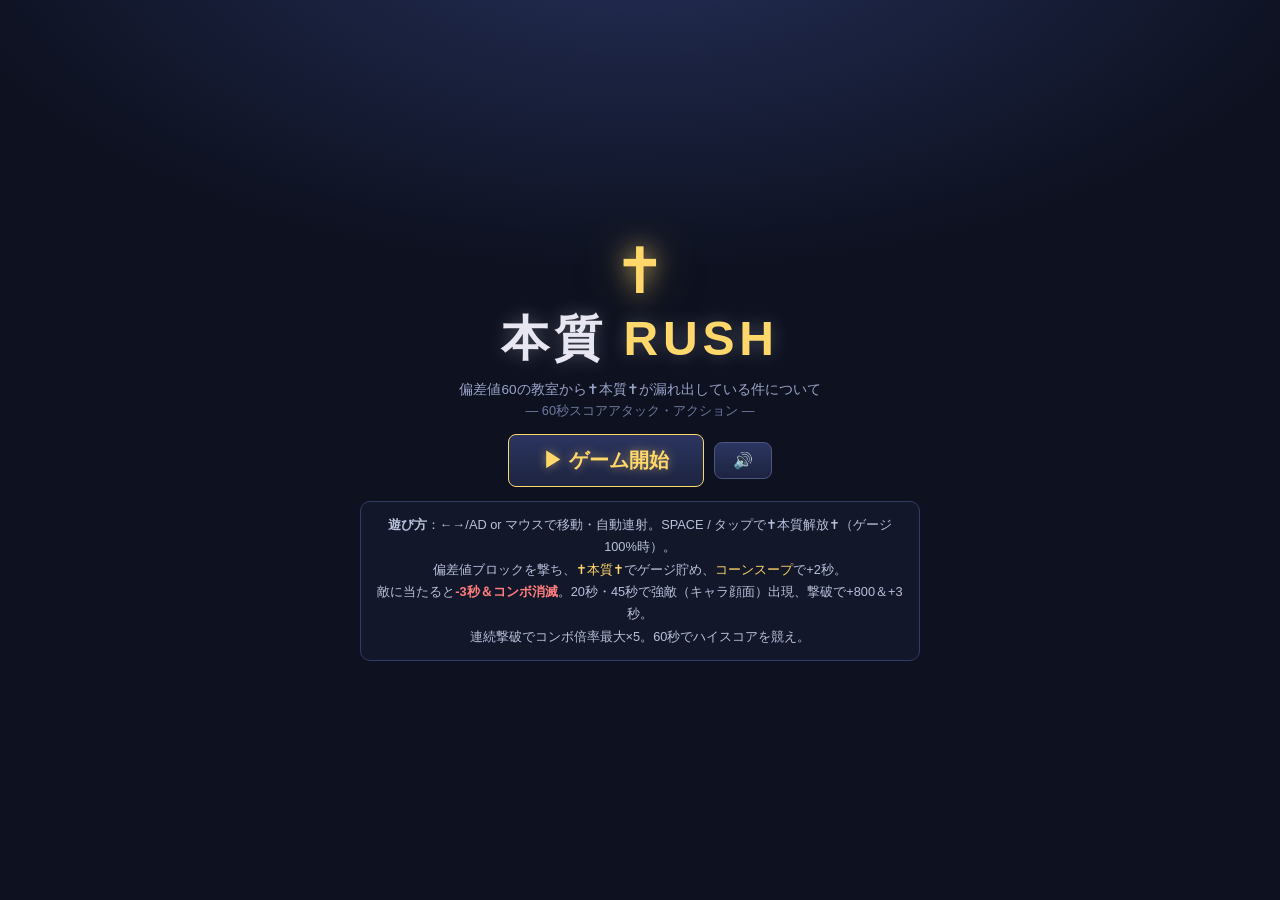
==== game/index.html @ 55ec6f04 "Add ✝本質 RUSH: 60s score-attack arcade game using repo character art - Canvas shooter: 14 playable ch" ====
<!DOCTYPE html>
<html lang="ja">
<head>
<meta charset="utf-8">
<meta name="viewport" content="width=device-width, initial-scale=1, user-scalable=no">
<title>✝本質✝ RUSH — 偏差値60の教室から</title>
<link rel="stylesheet" href="style.css">
</head>
<body>

<div id="screen-title" class="screen">
  <div class="logo">
    <div class="cross">✝</div>
    <h1>本質<span class="rush">RUSH</span></h1>
    <p class="sub">偏差値60の教室から✝本質✝が漏れ出している件について</p>
    <p class="sub2">— 60秒スコアアタック・アクション —</p>
  </div>
  <div class="menu">
    <button id="btn-start" class="big">▶ ゲーム開始</button>
    <button id="btn-mute">🔊</button>
  </div>
  <div class="howto">
    <p><b>遊び方</b>：←→/AD or マウスで移動・自動連射。SPACE / タップで✝本質解放✝（ゲージ100%時）。</p>
    <p>偏差値ブロックを撃ち、<span class="gold">✝本質✝</span>でゲージ貯め、<span class="gold">コーンスープ</span>で+2秒。</p>
    <p>敵に当たると<b class="red">-3秒＆コンボ消滅</b>。20秒・45秒で強敵（キャラ顔面）出現、撃破で+800＆+3秒。</p>
    <p>連続撃破でコンボ倍率最大×5。60秒でハイスコアを競え。</p>
  </div>
</div>

<div id="screen-select" class="screen" style="display:none">
  <h2 class="shead">キャラクター選択</h2>
  <div id="cards" class="cards"></div>
  <div class="bar">
    <button id="btn-back">← 戻る</button>
    <button id="diff">難易度：通常</button>
    <button id="btn-play" class="big">出撃 ✝</button>
  </div>
  <div class="rankbox small">
    <h3>ハイスコア</h3>
    <ol id="ranklist-sel"></ol>
  </div>
</div>

<div id="screen-game" class="screen" style="display:none">
  <div class="gamewrap">
    <div class="hud">
      <div class="hud-left">
        <div class="score"><span>SCORE</span><b id="hud-score">0</b></div>
        <div id="hud-combo" class="combo"></div>
      </div>
      <div class="hud-right">
        <div class="time"><span>TIME</span><b id="hud-time">60.0</b></div>
        <button id="pausebtn">⏸</button>
      </div>
    </div>
    <canvas id="cv" width="480" height="640"></canvas>
    <div id="hud-special" class="special">本質ゲージ 0%</div>
    <div class="gaugebar"><div id="hud-gauge"></div></div>
  </div>
</div>

<div id="screen-result" class="screen" style="display:none">
  <h2 class="shead">— 時間切れ —</h2>
  <div class="result">
    <div class="rs-label">SCORE</div>
    <div id="res-score" class="rs-score">0</div>
    <div class="rs-grid">
      <div><span>撃破数</span><b id="res-kills">0</b></div>
      <div><span>最大コンボ</span><b id="res-combo">×1</b></div>
      <div><span>ランキング</span><b id="res-rank">-</b></div>
    </div>
  </div>
  <div class="rankbox">
    <h3>ハイスコア</h3>
    <ol id="ranklist"></ol>
  </div>
  <div class="bar">
    <button id="btn-reselect">キャラ変更</button>
    <button id="btn-retry" class="big">もう一度 ✝</button>
  </div>
</div>

<script src="logic.js"></script>
<script src="main.js"></script>
</body>
</html>
---- game/style.css ----
* { margin: 0; padding: 0; box-sizing: border-box; -webkit-tap-highlight-color: transparent; }
html, body { height: 100%; }
body {
  background: #0d1120 radial-gradient(1200px 600px at 50% -10%, #26305a 0%, #0d1120 60%);
  color: #e8e6f0;
  font-family: 'Hiragino Kaku Gothic ProN', 'Noto Sans JP', 'Yu Gothic', sans-serif;
  overflow: hidden;
}
.screen {
  position: absolute; inset: 0;
  display: flex; flex-direction: column; align-items: center; justify-content: center;
  gap: 14px; padding: 16px; overflow-y: auto;
}
button {
  font: inherit; cursor: pointer; border: 1px solid #4a5580; color: #e8e6f0;
  background: linear-gradient(180deg, #2b3560, #1d2440); border-radius: 8px;
  padding: 8px 18px; transition: transform .08s, box-shadow .12s;
}
button:hover { box-shadow: 0 0 12px rgba(255, 215, 106, .35); transform: translateY(-1px); }
button.big {
  font-size: 1.25rem; font-weight: 700; padding: 12px 34px;
  border-color: #ffd76a; color: #ffd76a;
  text-shadow: 0 0 10px rgba(255, 215, 106, .5);
}
button.hard { border-color: #ff7d7d; color: #ff9d9d; }

/* ---------- title ---------- */
.logo { text-align: center; }
.logo .cross {
  font-size: 4rem; color: #ffd76a; line-height: 1;
  text-shadow: 0 0 24px rgba(255, 215, 106, .8), 0 0 60px rgba(255, 215, 106, .4);
  animation: pulse 2.2s ease-in-out infinite;
}
@keyframes pulse { 50% { transform: scale(1.12); } }
.logo h1 {
  font-size: 3rem; letter-spacing: .1em; margin-top: 4px;
  text-shadow: 0 0 18px rgba(255, 255, 255, .25);
}
.logo h1 .rush { color: #ffd76a; margin-left: .35em; }
.sub { color: #9aa4c8; margin-top: 10px; font-size: .85rem; }
.sub2 { color: #6f7aa0; font-size: .8rem; margin-top: 4px; }
.menu { display: flex; gap: 10px; align-items: center; }
.howto {
  max-width: 560px; font-size: .8rem; line-height: 1.75; color: #b9c0da;
  background: rgba(20, 26, 46, .75); border: 1px solid #333d63; border-radius: 10px;
  padding: 12px 16px; text-align: center;
}
.howto .gold { color: #ffd76a; } .howto .red { color: #ff7d7d; }

/* ---------- select ---------- */
.shead { font-size: 1.3rem; letter-spacing: .2em; color: #ffd76a; }
.cards {
  display: grid; grid-template-columns: repeat(auto-fill, minmax(120px, 1fr));
  gap: 10px; width: min(760px, 96vw); max-height: 52vh; overflow-y: auto; padding: 4px;
}
.card {
  background: rgba(24, 30, 54, .85); border: 2px solid #333d63; border-radius: 10px;
  padding: 8px 6px; text-align: center; cursor: pointer; transition: border-color .1s, transform .1s;
}
.card:hover { transform: translateY(-2px); }
.card.sel { border-color: #ffd76a; box-shadow: 0 0 14px rgba(255, 215, 106, .35); }
.card img { height: 96px; object-fit: contain; filter: drop-shadow(0 4px 8px rgba(0,0,0,.5)); }
.card .cname { font-weight: 700; margin-top: 4px; }
.card .ctitle { font-size: .62rem; color: #9aa4c8; margin: 2px 0 6px; min-height: 2.2em; }
.card .stats { display: grid; grid-template-columns: 1fr 1fr; gap: 1px 6px; font-size: .6rem; }
.card .st i { font-style: normal; color: #ffd76a; margin-right: 3px; }
.card .st b { color: #b9c0da; letter-spacing: -1px; }
.bar { display: flex; gap: 10px; align-items: center; }

/* ---------- ranking ---------- */
.rankbox { width: min(560px, 94vw); background: rgba(20,26,46,.7); border: 1px solid #333d63; border-radius: 10px; padding: 10px 14px; }
.rankbox.small { max-height: 18vh; overflow-y: auto; }
.rankbox h3 { font-size: .8rem; color: #9aa4c8; letter-spacing: .2em; margin-bottom: 6px; text-align: center; }
.rankbox ol { list-style: none; font-size: .8rem; }
.rankbox li { display: flex; gap: 10px; padding: 3px 4px; border-bottom: 1px dashed #2a3355; }
.rankbox li.empty { justify-content: center; color: #6f7aa0; border: none; }
.rankbox .rk { width: 1.4em; color: #ffd76a; font-weight: 700; }
.rankbox .rn { flex: 1; }
.rankbox .rd { color: #9aa4c8; font-size: .7rem; }
.rankbox .rs { font-weight: 700; color: #fff; }

/* ---------- game ---------- */
.gamewrap { display: flex; flex-direction: column; align-items: center; gap: 6px; }
.hud { width: min(480px, 96vw, calc(74vh * 0.75)); display: flex; justify-content: space-between; align-items: flex-end; }
.hud .score span, .hud .time span { font-size: .6rem; color: #9aa4c8; letter-spacing: .2em; display: block; }
.hud .score b { font-size: 1.5rem; color: #ffd76a; font-variant-numeric: tabular-nums; }
.hud .time b { font-size: 1.5rem; color: #fff; font-variant-numeric: tabular-nums; }
.hud .time b.danger { color: #ff7d7d; animation: blink .5s steps(2) infinite; }
@keyframes blink { 50% { opacity: .35; } }
.hud-right { display: flex; align-items: center; gap: 8px; }
.hud-right button { padding: 4px 10px; }
.combo { color: #9fe3ff; font-weight: 700; font-size: .85rem; min-height: 1.2em; text-shadow: 0 0 8px rgba(159,227,255,.5); }
#cv {
  width: min(480px, 96vw, calc(74vh * 0.75)); aspect-ratio: 480/640;
  border: 2px solid #333d63; border-radius: 8px; background: #141a2e;
  touch-action: none; cursor: crosshair;
}
.special { font-size: .72rem; color: #9aa4c8; letter-spacing: .1em; }
.special.ready { color: #ffd76a; font-weight: 700; animation: blink .6s steps(2) infinite; text-shadow: 0 0 10px rgba(255,215,106,.7); }
.gaugebar { width: min(480px, 96vw, calc(74vh * 0.75)); height: 6px; background: #1d2440; border-radius: 3px; overflow: hidden; }
#hud-gauge { height: 100%; width: 0; background: linear-gradient(90deg, #b98a2e, #ffd76a); transition: width .1s; }

/* ---------- result ---------- */
.result { text-align: center; }
.rs-label { font-size: .7rem; color: #9aa4c8; letter-spacing: .3em; }
.rs-score { font-size: 3rem; color: #ffd76a; font-weight: 800; text-shadow: 0 0 24px rgba(255,215,106,.5); }
.rs-grid { display: flex; gap: 26px; justify-content: center; margin-top: 10px; }
.rs-grid span { display: block; font-size: .68rem; color: #9aa4c8; }
.rs-grid b { font-size: 1.05rem; }
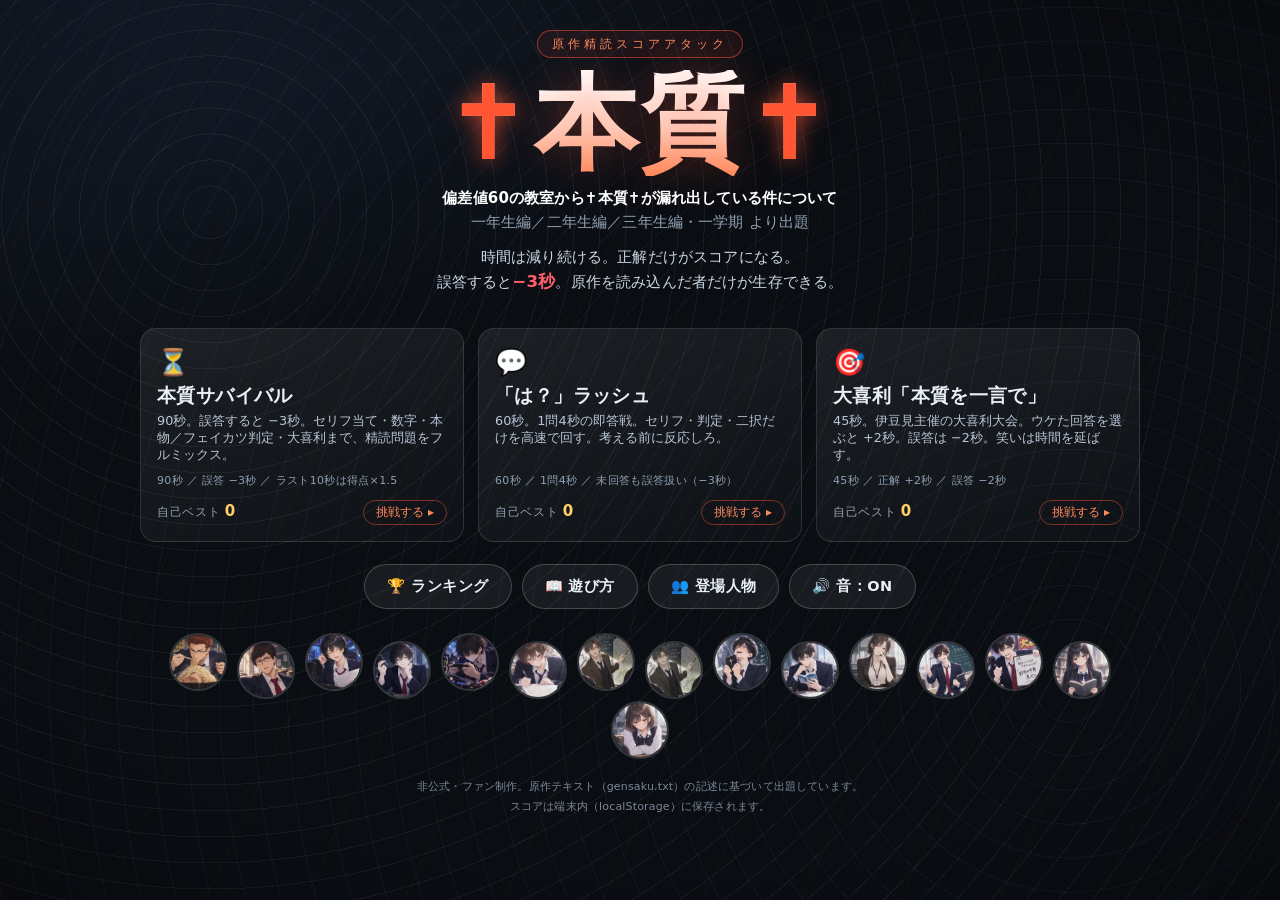
==== commit deeb8d41: "feat(game): ✝本質✝スコアアタック（原作精読・制限時間スコアアタック）を追加 原作 gensaku.txt 全4021行を精読し、出典章つきの問題データベース117問を作成。 パズルではな" ====
--- a/game/index.html
+++ b/game/index.html
@@ -2,85 +2,203 @@
 <html lang="ja">
 <head>
 <meta charset="utf-8">
-<meta name="viewport" content="width=device-width, initial-scale=1, user-scalable=no">
-<title>✝本質✝ RUSH — 偏差値60の教室から</title>
-<link rel="stylesheet" href="style.css">
+<meta name="viewport" content="width=device-width, initial-scale=1.0, viewport-fit=cover">
+<title>✝本質✝スコアアタック｜偏差値60の教室から✝本質✝が漏れ出している件について</title>
+<meta name="description" content="原作『偏差値60の教室から✝本質✝が漏れ出している件について』を精読してスコアを競う、制限時間つきスコアアタック。">
+<link rel="stylesheet" href="css/style.css">
+<link rel="icon" href="data:image/svg+xml,<svg xmlns='http://www.w3.org/2000/svg' viewBox='0 0 100 100'><rect width='100' height='100' fill='%230e1116'/><text y='78' x='50' text-anchor='middle' font-size='84' fill='%23ff6b3d'>✝</text></svg>">
 </head>
 <body>
 
-<div id="screen-title" class="screen">
-  <div class="logo">
-    <div class="cross">✝</div>
-    <h1>本質<span class="rush">RUSH</span></h1>
-    <p class="sub">偏差値60の教室から✝本質✝が漏れ出している件について</p>
-    <p class="sub2">— 60秒スコアアタック・アクション —</p>
-  </div>
-  <div class="menu">
-    <button id="btn-start" class="big">▶ ゲーム開始</button>
-    <button id="btn-mute">🔊</button>
-  </div>
-  <div class="howto">
-    <p><b>遊び方</b>：←→/AD or マウスで移動・自動連射。SPACE / タップで✝本質解放✝（ゲージ100%時）。</p>
-    <p>偏差値ブロックを撃ち、<span class="gold">✝本質✝</span>でゲージ貯め、<span class="gold">コーンスープ</span>で+2秒。</p>
-    <p>敵に当たると<b class="red">-3秒＆コンボ消滅</b>。20秒・45秒で強敵（キャラ顔面）出現、撃破で+800＆+3秒。</p>
-    <p>連続撃破でコンボ倍率最大×5。60秒でハイスコアを競え。</p>
-  </div>
-</div>
-
-<div id="screen-select" class="screen" style="display:none">
-  <h2 class="shead">キャラクター選択</h2>
-  <div id="cards" class="cards"></div>
-  <div class="bar">
-    <button id="btn-back">← 戻る</button>
-    <button id="diff">難易度：通常</button>
-    <button id="btn-play" class="big">出撃 ✝</button>
-  </div>
-  <div class="rankbox small">
-    <h3>ハイスコア</h3>
-    <ol id="ranklist-sel"></ol>
-  </div>
-</div>
-
-<div id="screen-game" class="screen" style="display:none">
-  <div class="gamewrap">
+<div id="bgphoto" aria-hidden="true"></div>
+<div id="bgtexture" aria-hidden="true"></div>
+<div id="bgmap" aria-hidden="true"></div>
+<div id="vignette" aria-hidden="true"></div>
+
+<!-- ============ TITLE ============ -->
+<section class="screen active" id="screen-title">
+  <div class="wrap">
+    <header class="hero">
+      <p class="hero-kicker">原作精読スコアアタック</p>
+      <h1 class="logo">
+        <span class="logo-mark">✝</span>本質<span class="logo-mark">✝</span>
+      </h1>
+      <p class="hero-sub"><b>偏差値60の教室から✝本質✝が漏れ出している件について</b><br>
+        <span class="dim">一年生編／二年生編／三年生編・一学期 より出題</span></p>
+      <p class="hero-lead">時間は減り続ける。正解だけがスコアになる。<br>誤答すると<b class="neg">−3秒</b>。原作を読み込んだ者だけが生存できる。</p>
+    </header>
+
+    <div class="modes" id="modes"></div>
+
+    <div class="title-actions">
+      <button class="btn ghost" data-act="ranking">🏆 ランキング</button>
+      <button class="btn ghost" data-act="help">📖 遊び方</button>
+      <button class="btn ghost" data-act="cast">👥 登場人物</button>
+      <button class="btn ghost" id="btn-sound" data-act="sound">🔊 音：ON</button>
+    </div>
+
+    <div class="cast-strip" id="cast-strip" aria-hidden="true"></div>
+    <p class="footnote">非公式・ファン制作。原作テキスト（gensaku.txt）の記述に基づいて出題しています。<br>
+      スコアは端末内（localStorage）に保存されます。</p>
+  </div>
+</section>
+
+<!-- ============ COUNTDOWN ============ -->
+<section class="screen" id="screen-count">
+  <div class="countdown" id="countdown">
+    <div class="cd-num" id="cd-num">3</div>
+    <div class="cd-mode" id="cd-mode"></div>
+    <div class="cd-hint">タップ／クリックで解答　｜　キーボード 1〜4・←→ も可</div>
+  </div>
+</section>
+
+<!-- ============ PLAY ============ -->
+<section class="screen" id="screen-play">
+  <div class="play-wrap">
+
     <div class="hud">
-      <div class="hud-left">
-        <div class="score"><span>SCORE</span><b id="hud-score">0</b></div>
-        <div id="hud-combo" class="combo"></div>
-      </div>
-      <div class="hud-right">
-        <div class="time"><span>TIME</span><b id="hud-time">60.0</b></div>
-        <button id="pausebtn">⏸</button>
-      </div>
-    </div>
-    <canvas id="cv" width="480" height="640"></canvas>
-    <div id="hud-special" class="special">本質ゲージ 0%</div>
-    <div class="gaugebar"><div id="hud-gauge"></div></div>
-  </div>
-</div>
-
-<div id="screen-result" class="screen" style="display:none">
-  <h2 class="shead">— 時間切れ —</h2>
-  <div class="result">
-    <div class="rs-label">SCORE</div>
-    <div id="res-score" class="rs-score">0</div>
-    <div class="rs-grid">
-      <div><span>撃破数</span><b id="res-kills">0</b></div>
-      <div><span>最大コンボ</span><b id="res-combo">×1</b></div>
-      <div><span>ランキング</span><b id="res-rank">-</b></div>
-    </div>
-  </div>
-  <div class="rankbox">
-    <h3>ハイスコア</h3>
-    <ol id="ranklist"></ol>
-  </div>
-  <div class="bar">
-    <button id="btn-reselect">キャラ変更</button>
-    <button id="btn-retry" class="big">もう一度 ✝</button>
-  </div>
-</div>
-
-<script src="logic.js"></script>
-<script src="main.js"></script>
+      <div class="hud-row">
+        <div class="hud-time" id="hud-time">
+          <span class="hud-time-num" id="time-num">90.0</span><span class="hud-time-unit">秒</span>
+        </div>
+        <div class="hud-score">
+          <span class="hud-label">SCORE</span>
+          <span class="hud-score-num" id="score-num">0</span>
+        </div>
+        <div class="hud-combo" id="hud-combo">
+          <span class="hud-label">COMBO</span>
+          <span class="hud-combo-num" id="combo-num">0</span>
+          <span class="hud-mult" id="mult-num">×1.0</span>
+        </div>
+      </div>
+      <div class="timebar"><div class="timebar-fill" id="timebar"></div><div class="timebar-danger" id="timebar-danger"></div></div>
+      <div class="hud-row2">
+        <span id="q-index">Q1</span>
+        <span id="q-type" class="qtype">—</span>
+        <span id="q-src" class="src">—</span>
+      </div>
+    </div>
+
+    <div class="stage" id="stage">
+      <div class="qcard" id="qcard">
+        <div class="qtag" id="qtag">出題</div>
+        <div class="qface" id="qface"></div>
+        <div class="qtext" id="qtext"></div>
+        <div class="qmeta" id="qmeta"></div>
+      </div>
+
+      <div class="options" id="options"></div>
+
+      <div class="feedback" id="feedback">
+        <div class="fb-head" id="fb-head"></div>
+        <div class="fb-ex" id="fb-ex"></div>
+        <div class="fb-src" id="fb-src"></div>
+      </div>
+
+      <div class="perma-bar" id="perma-bar"><div class="perma-fill" id="perma-fill"></div></div>
+    </div>
+
+    <div class="cast-layer" id="cast-layer"></div>
+    <div class="float-layer" id="float-layer" aria-hidden="true"></div>
+    <div class="fx-layer" id="fx-layer" aria-hidden="true"></div>
+    <div class="broadcast" id="broadcast" aria-hidden="true">
+      <div class="bc-face"></div>
+      <div class="bc-body">
+        <div class="bc-title">✝本質✝募集所 より</div>
+        <div class="bc-text"></div>
+        <div class="bc-read"></div>
+      </div>
+    </div>
+    <div class="toast" id="toast"></div>
+  </div>
+</section>
+
+<!-- ============ RESULT ============ -->
+<section class="screen" id="screen-result">
+  <div class="wrap result-wrap">
+    <div class="res-rank" id="res-rank">
+      <div class="res-badge">称号</div>
+      <div class="res-title" id="res-title">—</div>
+      <div class="res-score" id="res-score">0</div>
+      <div class="res-best" id="res-best"></div>
+    </div>
+    <div class="res-comment">
+      <img class="res-face" id="res-face" alt="">
+      <div class="bubble" id="res-line"></div>
+    </div>
+    <div class="res-stats" id="res-stats"></div>
+    <div class="res-review" id="res-review"></div>
+    <div class="res-register" id="res-register">
+      <label>名前を入れてランキング登録</label>
+      <div class="reg-row">
+        <input id="reg-name" maxlength="12" placeholder="名無しの地形図好き">
+        <button class="btn" data-act="save">登録</button>
+      </div>
+    </div>
+    <div class="res-actions">
+      <button class="btn" data-act="retry">もう一度（R）</button>
+      <button class="btn ghost" data-act="ranking">🏆 ランキング</button>
+      <button class="btn ghost" data-act="title">タイトルへ（Esc）</button>
+    </div>
+  </div>
+</section>
+
+<!-- ============ RANKING ============ -->
+<section class="screen" id="screen-ranking">
+  <div class="wrap">
+    <h2 class="scr-title">🏆 スコアランキング</h2>
+    <div class="tabs" id="rank-tabs"></div>
+    <div id="rank-body" class="rank-body"></div>
+    <div class="res-actions">
+      <button class="btn ghost" data-act="title">もどる（Esc）</button>
+      <button class="btn ghost danger" data-act="clear">記録を消す</button>
+    </div>
+  </div>
+</section>
+
+<!-- ============ HELP ============ -->
+<section class="screen" id="screen-help">
+  <div class="wrap">
+    <h2 class="scr-title">📖 遊び方</h2>
+    <div class="help-body">
+      <h3>基本</h3>
+      <ul>
+        <li>画面に出る問題に、タップ／クリック／キーボード（1〜4、←→）で即答する<b>制限時間つきスコアアタック</b>です。</li>
+        <li>時間は止まりません。<b>誤答すると −3秒</b>。時間が0になった時点で終了。</li>
+        <li>解答後の解説表示中だけ、時間が止まります（精読ポイントを読む時間）。</li>
+      </ul>
+      <h3>スコア</h3>
+      <ul>
+        <li>基本点 = 難易度（100 / 200 / 300点）。</li>
+        <li><b>速さボーナス</b>：早く答えるほど最大 +50%。</li>
+        <li><b>コンボ倍率</b>：連続正解で ×1.0 → ×3.0 まで上昇。誤答でリセット。</li>
+        <li><b>ラストスパート</b>：残り10秒を切ると全得点 ×1.5。</li>
+        <li>8問ごとに「本質配信」演出が挟まり、休憩＆+250点。</li>
+      </ul>
+      <h3>モード</h3>
+      <ul>
+        <li><b>本質サバイバル</b>：90秒。誤答 −3秒。全タイプの精読問題。</li>
+        <li><b>「は？」ラッシュ</b>：60秒。1問4秒の即答戦。速さで殴り合う。</li>
+        <li><b>大喜利</b>：45秒。正解すると +2秒、誤答 −2秒。ウケた回答を選べ。</li>
+      </ul>
+      <h3>出題について</h3>
+      <p class="dim">原作（gensaku.txt 全4021行）の記述から作成した123問超のデータベースを使用。セリフ当て・数字当て・本物／フェイカツ判定などをランダムに出題します。「〜じゃない」問題では、<b>原作に実在する発言かどうか</b>が判定基準です。</p>
+    </div>
+    <div class="res-actions"><button class="btn ghost" data-act="title">もどる（Esc）</button></div>
+  </div>
+</section>
+
+<!-- ============ CAST ============ -->
+<section class="screen" id="screen-cast">
+  <div class="wrap">
+    <h2 class="scr-title">👥 登場人物</h2>
+    <div class="cast-grid" id="cast-grid"></div>
+    <div class="res-actions"><button class="btn ghost" data-act="title">もどる（Esc）</button></div>
+  </div>
+</section>
+
+<script src="js/data.js"></script>
+<script src="js/audio.js"></script>
+<script src="js/game.js"></script>
 </body>
 </html>
--- a/game/css/style.css
+++ b/game/css/style.css
@@ -0,0 +1,355 @@
+/* ============================================================
+   ✝本質✝スコアアタック  —  stylesheet
+   ============================================================ */
+:root{
+  --ink:#0a0d12; --ink2:#121824; --ink3:#1b2231;
+  --paper:#f6f1e3; --paper2:#e6dcc4; --paper-ink:#22201c;
+  --chalk:#e9f1f7; --dim:#93a1b4;
+  --verm:#ff5533; --verm2:#ff8a5c; --gold:#ffd166;
+  --ok:#4dd6a0; --bad:#ff5f6d; --teal:#7ee0c0; --blue:#7fa8ff;
+  --shadow:0 18px 40px rgba(0,0,0,.45);
+  --rad:16px;
+  --f: "Hiragino Kaku Gothic ProN","Hiragino Sans","Yu Gothic UI","Yu Gothic",Meiryo,"Noto Sans JP",system-ui,-apple-system,"Segoe UI",sans-serif;
+}
+*{box-sizing:border-box}
+html,body{height:100%}
+body{
+  margin:0; background:var(--ink); color:var(--chalk); font-family:var(--f);
+  -webkit-font-smoothing:antialiased; overflow:hidden; overscroll-behavior:none;
+  line-height:1.6; letter-spacing:.01em;
+}
+button,input{font-family:inherit}
+b{color:#fff}
+.dim{color:var(--dim)}
+.neg{color:var(--bad)}
+.ok{color:var(--ok)}
+.gold{color:var(--gold)}
+
+/* ---- background layers ---- */
+#bgphoto,#bgtexture{position:fixed; inset:0; z-index:0; pointer-events:none; background-position:center; background-size:cover; background-repeat:no-repeat}
+#bgphoto{
+  background-image:url("../assets/bg_classroom.webp");
+  opacity:.16; filter:saturate(.85) contrast(1.06) brightness(.85);
+  -webkit-mask-image:linear-gradient(180deg,#000 0%, rgba(0,0,0,.55) 55%, rgba(0,0,0,.08) 100%);
+  mask-image:linear-gradient(180deg,#000 0%, rgba(0,0,0,.55) 55%, rgba(0,0,0,.08) 100%);
+  transition:opacity .5s ease;
+}
+#bgtexture{
+  background-image:url("../assets/bg_map.webp");
+  opacity:.07; filter:blur(.6px) sepia(.25) contrast(1.1);
+  mix-blend-mode:screen;
+}
+body[data-screen="title"] #bgphoto,body[data-screen="result"] #bgphoto{opacity:.34}
+body[data-screen="play"] #bgphoto{opacity:.11}
+body[data-screen="play"] #bgtexture{opacity:.05}
+body[data-screen="ranking"] #bgtexture,body[data-screen="help"] #bgtexture,body[data-screen="cast"] #bgtexture{opacity:.1}
+
+/* ---- background: terrain map contour lines ---- */
+#bgmap{
+  position:fixed; inset:-10%; z-index:0; pointer-events:none;
+  background:
+    repeating-radial-gradient(circle at 22% 28%, rgba(255,255,255,.055) 0 1px, transparent 1px 26px),
+    repeating-radial-gradient(circle at 78% 72%, rgba(127,168,255,.06) 0 1px, transparent 1px 34px),
+    repeating-linear-gradient(115deg, rgba(255,85,51,.045) 0 1px, transparent 1px 90px),
+    radial-gradient(1200px 800px at 15% 0%, #16202f 0%, #0a0d12 60%),
+    linear-gradient(180deg,#0d1219,#080a0e);
+  filter:saturate(1.05);
+}
+#vignette{position:fixed;inset:0;z-index:1;pointer-events:none;
+  background:radial-gradient(120% 100% at 50% 50%, transparent 45%, rgba(0,0,0,.65) 100%)}
+
+/* ---- screens ---- */
+.screen{
+  position:fixed; inset:0; z-index:2; display:none; overflow-y:auto; overflow-x:hidden;
+  padding:max(18px, env(safe-area-inset-top)) 16px max(22px, env(safe-area-inset-bottom));
+  -webkit-overflow-scrolling:touch;
+}
+.screen.active{display:block; animation:screenIn .28s ease both}
+@keyframes screenIn{from{opacity:0; transform:translateY(10px) scale(.995)} to{opacity:1;transform:none}}
+.wrap{max-width:1000px; margin:0 auto; position:relative; z-index:3}
+.scr-title{font-size:clamp(20px,4vw,30px); margin:6px 0 18px; letter-spacing:.04em}
+
+/* ---- title ---- */
+.hero{text-align:center; padding:12px 0 6px; position:relative}
+.hero-kicker{
+  display:inline-block; margin:0 0 6px; font-size:12px; letter-spacing:.34em; color:var(--verm2);
+  border:1px solid rgba(255,85,51,.5); border-radius:999px; padding:4px 14px 3px; background:rgba(255,85,51,.08)
+}
+.logo{
+  font-size:clamp(46px,13vw,104px); line-height:1.02; margin:6px 0 0; font-weight:800; letter-spacing:.02em;
+  background:linear-gradient(180deg,#fff 10%,#ffd9c9 55%,#ff8a5c 100%);
+  -webkit-background-clip:text; background-clip:text; color:transparent;
+  text-shadow:0 0 42px rgba(255,85,51,.28);
+}
+.logo-mark{color:var(--verm); -webkit-text-fill-color:var(--verm); text-shadow:0 0 22px rgba(255,85,51,.75); animation:markPulse 3.4s ease-in-out infinite}
+@keyframes markPulse{0%,100%{opacity:1} 50%{opacity:.55}}
+.hero-sub{margin:10px 0 0; font-size:clamp(12px,2.6vw,15px)}
+.hero-sub b{font-weight:700}
+.hero-lead{margin:12px auto 0; max-width:640px; font-size:clamp(12px,2.4vw,14.5px); color:#cbd6e4}
+.hero-lead .neg{font-weight:800; font-size:1.15em}
+
+/* ---- mode cards ---- */
+.modes{display:grid; grid-template-columns:repeat(auto-fit,minmax(250px,1fr)); gap:14px; margin:26px 0 6px}
+.mode{
+  position:relative; text-align:left; cursor:pointer; color:inherit;
+  background:linear-gradient(160deg, rgba(255,255,255,.075), rgba(255,255,255,.02));
+  border:1px solid rgba(255,255,255,.12); border-radius:var(--rad); padding:18px 16px 16px;
+  transition:transform .16s ease, border-color .16s ease, box-shadow .16s ease; overflow:hidden;
+}
+.mode:before{content:""; position:absolute; inset:0; background:radial-gradient(140% 90% at 10% 0%, rgba(255,85,51,.16), transparent 55%); opacity:0; transition:opacity .2s}
+.mode:hover,.mode:focus-visible{transform:translateY(-4px); border-color:rgba(255,85,51,.55); box-shadow:var(--shadow); outline:none}
+.mode:hover:before{opacity:1}
+.mode-emoji{font-size:26px}
+.mode h3{margin:6px 0 4px; font-size:19px; letter-spacing:.02em}
+.mode p{margin:0; font-size:12.8px; color:#b9c6d6; min-height:52px}
+.mode-foot{display:flex; align-items:baseline; justify-content:space-between; margin-top:12px; gap:8px}
+.mode-best{font-size:11.5px; color:var(--dim); letter-spacing:.06em}
+.mode-best b{color:var(--gold); font-size:15px}
+.mode-go{font-size:12px; color:var(--verm2); border:1px solid rgba(255,85,51,.45); border-radius:999px; padding:3px 12px; white-space:nowrap}
+.mode-rules{font-size:11px; color:#8fa0b3; margin-top:8px; letter-spacing:.03em}
+
+.title-actions{display:flex; flex-wrap:wrap; gap:10px; justify-content:center; margin:22px 0 8px}
+.cast-strip{display:flex; gap:10px; justify-content:center; flex-wrap:wrap; margin:24px 0 6px; opacity:.92}
+.cast-strip img{width:58px; height:58px; border-radius:50%; object-fit:cover; border:2px solid rgba(255,255,255,.18); filter:saturate(1.05)}
+.cast-strip img:nth-child(2n){transform:translateY(8px)}
+.footnote{text-align:center; color:#7c8899; font-size:11px; margin-top:18px; line-height:1.8}
+
+/* ---- buttons ---- */
+.btn{
+  appearance:none; cursor:pointer; border-radius:999px; padding:12px 22px; font-size:14.5px; font-weight:700;
+  color:#0c0f14; background:linear-gradient(180deg,#fff,#dcd3be); border:1px solid rgba(0,0,0,.25);
+  transition:transform .13s ease, filter .13s ease; letter-spacing:.03em;
+}
+.btn:hover{transform:translateY(-2px); filter:brightness(1.06)}
+.btn:active{transform:translateY(1px) scale(.99)}
+.btn.ghost{background:rgba(255,255,255,.06); color:var(--chalk); border:1px solid rgba(255,255,255,.2)}
+.btn.ghost:hover{background:rgba(255,255,255,.12)}
+.btn.danger{color:#ffd9de; border-color:rgba(255,95,109,.5)}
+
+/* ---- countdown ---- */
+#screen-count{display:none; place-items:center; }
+#screen-count.active{display:grid}
+.countdown{text-align:center}
+.cd-num{font-size:clamp(90px,26vw,200px); font-weight:800; color:#fff; line-height:1;
+  text-shadow:0 0 60px rgba(255,85,51,.6); animation:cdPop .5s ease both}
+@keyframes cdPop{from{transform:scale(.6); opacity:0} to{transform:scale(1); opacity:1}}
+.cd-mode{font-size:clamp(14px,3vw,20px); color:var(--verm2); letter-spacing:.2em; margin-top:8px; font-weight:700}
+.cd-hint{margin-top:22px; color:#9fb0c3; font-size:12.5px}
+
+/* ---- play ---- */
+.play-wrap{max-width:1060px; margin:0 auto; position:relative; z-index:3}
+.hud{background:linear-gradient(180deg, rgba(18,24,36,.94), rgba(18,24,36,.72));
+  border:1px solid rgba(255,255,255,.11); border-radius:var(--rad); padding:12px 14px 10px; backdrop-filter:blur(8px)}
+.hud-row{display:flex; align-items:flex-end; justify-content:space-between; gap:10px}
+.hud-label{display:block; font-size:9.5px; letter-spacing:.22em; color:#7f8ea1}
+.hud-time{display:flex; align-items:baseline; gap:3px}
+.hud-time-num{font-size:clamp(30px,7vw,46px); font-weight:800; line-height:1; font-variant-numeric:tabular-nums; color:#fff}
+.hud-time-unit{font-size:12px; color:var(--dim)}
+.hud-score,.hud-combo{text-align:right}
+.hud-score-num{font-size:clamp(20px,4.6vw,30px); font-weight:800; font-variant-numeric:tabular-nums; color:var(--gold); display:block; line-height:1.1}
+.hud-combo-num{font-size:clamp(18px,4vw,26px); font-weight:800; color:var(--teal); font-variant-numeric:tabular-nums}
+.hud-mult{font-size:12px; color:var(--verm2); margin-left:4px; font-weight:700}
+.hud-combo.hot .hud-combo-num{color:#fff; text-shadow:0 0 14px var(--teal)}
+.timebar{position:relative; height:9px; border-radius:999px; background:rgba(255,255,255,.1); margin:9px 0 8px; overflow:hidden}
+.timebar-fill{height:100%; width:100%; border-radius:999px; background:linear-gradient(90deg,#7ee0c0,#ffd166 60%,#ff8a5c); transition:width .12s linear}
+.timebar-danger{position:absolute; inset:0; opacity:0; background:repeating-linear-gradient(45deg, rgba(255,95,109,.55) 0 10px, transparent 10px 22px)}
+.timebar.danger .timebar-fill{background:linear-gradient(90deg,#ff5f6d,#ff8a5c)}
+.timebar.danger .timebar-danger{opacity:1; animation:dangerBlink .55s steps(2) infinite}
+@keyframes dangerBlink{50%{opacity:.25}}
+.hud-row2{display:flex; gap:10px; align-items:center; font-size:11px; color:#8695a8; letter-spacing:.08em}
+.hud-row2 #q-type{color:var(--verm2); border:1px solid rgba(255,85,51,.35); border-radius:999px; padding:1px 9px}
+.hud-row2 .src{margin-left:auto; max-width:52vw; overflow:hidden; text-overflow:ellipsis; white-space:nowrap}
+
+.stage{position:relative; margin-top:14px; min-height:52vh}
+.qcard{position:relative; background:linear-gradient(180deg, rgba(255,255,255,.075), rgba(255,255,255,.028));
+  border:1px solid rgba(255,255,255,.13); border-radius:20px; padding:20px 18px 16px; box-shadow:var(--shadow)}
+.qcard.paper{background:linear-gradient(180deg,#f7f2e5,#e7ddc6); color:var(--paper-ink); border-color:rgba(0,0,0,.2)}
+.qcard.paper:before{content:""; position:absolute; inset:0; border-radius:20px; pointer-events:none;background:url("../assets/bg_map.webp") center/cover no-repeat; opacity:.11; mix-blend-mode:multiply}
+.qcard.paper .qmeta{color:#6d6552}
+.qtag{position:absolute; top:-11px; left:16px; font-size:10.5px; letter-spacing:.16em; font-weight:800;
+  background:var(--verm); color:#1a0b06; border-radius:999px; padding:3px 12px}
+.qface{display:flex; justify-content:center; margin:2px 0 6px}
+.qface img{width:clamp(84px,22vw,124px); height:clamp(84px,22vw,124px); border-radius:50%; object-fit:cover;
+  border:3px solid rgba(255,85,51,.55); box-shadow:0 0 30px rgba(255,85,51,.28)}
+.qtext{font-size:clamp(16.5px,4.1vw,25px); font-weight:700; line-height:1.62; white-space:pre-line; letter-spacing:.01em}
+.qcard.paper .qtext{font-family:"Hiragino Mincho ProN","Yu Mincho",serif; font-weight:600; font-size:clamp(17px,4.4vw,27px); line-height:1.75}
+.qmeta{margin-top:8px; font-size:11.5px; color:#9aa8ba; letter-spacing:.05em}
+
+.options{display:grid; gap:11px; margin-top:16px}
+.options.grid2{grid-template-columns:1fr 1fr}
+.options.grid2.faces{grid-template-columns:1fr 1fr}
+.options.binary{grid-template-columns:1fr 1fr; gap:14px}
+.opt{
+  --c:rgba(255,255,255,.09);
+  position:relative; text-align:left; cursor:pointer; color:inherit; font-size:clamp(14px,3.2vw,17px); font-weight:700;
+  background:var(--c); border:1.5px solid rgba(255,255,255,.16); border-radius:14px; padding:15px 16px;
+  display:flex; align-items:center; gap:12px; transition:transform .12s ease, border-color .12s ease, background .12s ease;
+  line-height:1.45;
+}
+.opt:hover:not(.locked){transform:translateY(-3px); border-color:rgba(255,255,255,.45)}
+.opt:active:not(.locked){transform:translateY(0) scale(.995)}
+.opt .k{flex:0 0 auto; width:26px; height:26px; border-radius:8px; display:grid; place-items:center; font-size:12.5px;
+  background:rgba(255,255,255,.14); color:#fff; font-weight:800}
+.opt.speech:before{content:"「"; } .opt.speech:after{content:"」"}
+.opt .face{flex:0 0 auto; width:54px; height:54px; border-radius:50%; object-fit:cover; border:2px solid rgba(255,255,255,.25)}
+.opt .txt{flex:1 1 auto}
+.opt .who{display:block; font-size:11px; color:#a8b6c8; font-weight:600; letter-spacing:.06em}
+.opt.locked{cursor:default; opacity:.62}
+.opt.correct{background:rgba(77,214,160,.22); border-color:var(--ok); opacity:1}
+.opt.correct .k{background:var(--ok); color:#05261b}
+.opt.wrong{background:rgba(255,95,109,.2); border-color:var(--bad); opacity:1}
+.opt.wrong .k{background:var(--bad); color:#2a0509}
+.opt.big{justify-content:center; text-align:center; font-size:clamp(16px,4.4vw,24px); padding:26px 16px; font-weight:800}
+.opt.big{flex-direction:column; gap:4px}
+.opt.big .k{position:absolute; top:9px; left:10px; width:20px; height:20px; font-size:10px; background:rgba(255,255,255,.12)}
+.opt.big .hint{display:block; font-size:11px; font-weight:600; color:#c8d4e2; margin-top:6px; letter-spacing:.06em}
+.opt.genuine{border-color:rgba(159,214,255,.5)}
+.opt.fake{border-color:rgba(255,95,122,.5)}
+.swipe-hint{grid-column:1/-1; text-align:center; font-size:11.5px; color:#8ea0b4; letter-spacing:.08em}
+
+.feedback{display:none; margin-top:14px; border-radius:16px; padding:14px 16px; border:1px solid rgba(255,255,255,.14);
+  background:linear-gradient(180deg, rgba(12,16,24,.92), rgba(12,16,24,.72)); box-shadow:var(--shadow)}
+.feedback.show{display:block; animation:fbIn .22s ease both}
+@keyframes fbIn{from{opacity:0; transform:translateY(8px)} to{opacity:1;transform:none}}
+.feedback.good{border-color:rgba(77,214,160,.55)}
+.feedback.bad{border-color:rgba(255,95,109,.55)}
+.fb-head{font-weight:800; font-size:15px; margin-bottom:6px; letter-spacing:.03em}
+.feedback.good .fb-head{color:var(--ok)}
+.feedback.bad .fb-head{color:var(--bad)}
+.fb-ex{font-size:13.2px; color:#d6e0ec; line-height:1.75}
+.fb-src{margin-top:7px; font-size:11px; color:#8b9aad; letter-spacing:.05em}
+
+.perma-bar{display:none; height:5px; border-radius:999px; background:rgba(255,255,255,.1); margin-top:14px; overflow:hidden}
+.perma-bar.show{display:block}
+.perma-fill{height:100%; width:100%; background:linear-gradient(90deg,#7fa8ff,#7ee0c0)}
+
+/* ---- cast reaction ---- */
+.cast-layer{pointer-events:none; position:fixed; left:0; right:0; bottom:0; z-index:5; display:flex; align-items:flex-end; justify-content:space-between}
+.cast-pop{position:relative; display:flex; align-items:flex-end; gap:10px; padding:0 10px 4px; animation:castIn .3s cubic-bezier(.2,1.4,.5,1) both}
+@keyframes castIn{from{opacity:0; transform:translateY(40px) scale(.94)} to{opacity:1;transform:none}}
+.cast-pop img{height:clamp(150px,34vh,300px); width:auto; filter:drop-shadow(0 12px 26px rgba(0,0,0,.6))}
+.cast-pop .say{
+  order:-1; align-self:center; max-width:min(62vw,430px); position:relative; margin-bottom:26px;
+  background:rgba(246,241,227,.96); color:#1d1a16; border-radius:14px; padding:11px 15px; font-size:clamp(13px,3.1vw,17px); font-weight:700;
+  box-shadow:0 10px 24px rgba(0,0,0,.45); animation:sayIn .22s ease both
+}
+@keyframes sayIn{from{opacity:0; transform:translateX(-8px)} to{opacity:1;transform:none}}
+.cast-pop .say:after{content:""; position:absolute; right:-8px; bottom:14px; width:0;height:0;
+  border:9px solid transparent; border-left-color:rgba(246,241,227,.96)}
+.cast-pop.right{flex-direction:row-reverse}
+.cast-pop.right .say{order:-1}
+.cast-pop.right .say:after{right:auto; left:-8px; border-left-color:transparent; border-right-color:rgba(246,241,227,.96)}
+.cast-pop.right{margin-left:auto}
+.cast-pop .who-tag{position:absolute; left:12px; top:0; font-size:10px; letter-spacing:.14em; background:rgba(0,0,0,.55);
+  border:1px solid rgba(255,255,255,.25); border-radius:999px; padding:2px 9px; color:#dbe6f2}
+
+/* ---- floating score ---- */
+.float-layer,.fx-layer{position:fixed; inset:0; pointer-events:none; z-index:6}
+.float{position:absolute; font-weight:800; font-size:clamp(19px,4.4vw,30px); color:#fff;
+  text-shadow:0 3px 12px rgba(0,0,0,.7); animation:floatUp 1.05s ease-out both; white-space:nowrap}
+.float.plus{color:var(--gold)} .float.minus{color:var(--bad)} .float.combo{color:var(--teal); font-size:clamp(15px,3.4vw,22px)}
+@keyframes floatUp{0%{opacity:0; transform:translateY(14px) scale(.85)} 18%{opacity:1; transform:translateY(0) scale(1.06)} 100%{opacity:0; transform:translateY(-72px) scale(1)}}
+.fx-star{position:absolute; font-size:24px; color:var(--verm); animation:fxStar .9s ease-out both}
+@keyframes fxStar{0%{opacity:0; transform:scale(.4)} 25%{opacity:1; transform:scale(1.15)} 100%{opacity:0; transform:translateY(-60px) scale(.85)}}
+.fx-wave{position:absolute; border:3px solid var(--ok); border-radius:50%; animation:fxWave .6s ease-out both}
+.fx-wave.bad{border-color:var(--bad)}
+@keyframes fxWave{from{opacity:.9; transform:scale(.2)} to{opacity:0; transform:scale(2.6)}}
+body.shake .play-wrap{animation:shake .34s cubic-bezier(.36,.07,.19,.97) both}
+@keyframes shake{10%,90%{transform:translateX(-3px)} 20%,80%{transform:translateX(6px)} 30%,50%,70%{transform:translateX(-9px)} 40%,60%{transform:translateX(9px)}}
+body.hitflash:after{content:""; position:fixed; inset:0; z-index:7; pointer-events:none; background:rgba(255,95,109,.22); animation:flash .3s ease-out both}
+body.hitflash.good:after{background:rgba(77,214,160,.16)}
+@keyframes flash{from{opacity:1} to{opacity:0}}
+
+/* ---- broadcast ---- */
+.broadcast{position:fixed; inset:0; z-index:8; display:none; align-items:center; justify-content:center; gap:18px;
+  background:rgba(4,6,10,.78); backdrop-filter:blur(4px); padding:20px; flex-wrap:wrap}
+.broadcast.show{display:flex; animation:screenIn .25s ease both}
+.bc-face{width:clamp(90px,22vw,150px); height:clamp(90px,22vw,150px); border-radius:50%; object-fit:cover;
+  border:3px solid var(--gold); box-shadow:0 0 40px rgba(255,209,102,.35)}
+.bc-body{max-width:560px; background:linear-gradient(180deg,#f7f2e5,#e6dcc6); color:#22201c; border-radius:18px; padding:18px 20px; box-shadow:var(--shadow); transform:rotate(-.6deg)}
+.bc-title{font-size:11px; letter-spacing:.2em; color:#8a7f63; font-weight:800}
+.bc-text{font-size:clamp(15px,3.6vw,21px); font-weight:700; margin:8px 0 10px; font-family:"Hiragino Mincho ProN","Yu Mincho",serif; line-height:1.65}
+.bc-read{font-size:13px; color:#544e40; border-top:1px dashed #b9ad90; padding-top:9px}
+.toast{position:fixed; left:50%; bottom:calc(16px + env(safe-area-inset-bottom)); transform:translateX(-50%) translateY(20px);
+  z-index:9; background:rgba(10,14,20,.94); border:1px solid rgba(255,255,255,.18); border-radius:999px; padding:9px 18px;
+  font-size:12.5px; opacity:0; transition:.25s; pointer-events:none}
+.toast.show{opacity:1; transform:translateX(-50%)}
+
+/* ---- result ---- */
+.result-wrap{text-align:center; padding-bottom:30px}
+.res-badge{font-size:11px; letter-spacing:.3em; color:#93a1b4}
+.res-title{font-size:clamp(26px,7vw,52px); font-weight:800; letter-spacing:.02em; margin:4px 0 6px;
+  background:linear-gradient(180deg,#fff,#ffd9c9 60%,#ff8a5c); -webkit-background-clip:text; background-clip:text; color:transparent}
+.res-score{font-size:clamp(52px,15vw,110px); font-weight:800; line-height:1; font-variant-numeric:tabular-nums; color:#fff;
+  text-shadow:0 0 50px rgba(255,85,51,.4)}
+.res-score small{font-size:.24em; color:var(--dim); margin-left:8px; letter-spacing:.2em}
+.res-best{font-size:13px; color:var(--gold); margin-top:6px; min-height:22px}
+.res-comment{display:flex; align-items:center; justify-content:center; gap:14px; margin:20px auto 6px; max-width:720px; flex-wrap:wrap}
+.res-face{width:clamp(78px,18vw,120px); height:clamp(78px,18vw,120px); border-radius:50%; object-fit:cover; border:3px solid rgba(255,255,255,.25)}
+.bubble{position:relative; background:rgba(246,241,227,.96); color:#1d1a16; border-radius:16px; padding:13px 17px; font-weight:700;
+  font-size:clamp(14px,3.3vw,18px); max-width:min(78vw,520px); text-align:left}
+.res-stats{display:grid; grid-template-columns:repeat(auto-fit,minmax(126px,1fr)); gap:10px; margin:22px auto 8px; max-width:760px}
+.stat{background:rgba(255,255,255,.06); border:1px solid rgba(255,255,255,.12); border-radius:14px; padding:12px 10px}
+.stat .v{font-size:clamp(18px,4.4vw,26px); font-weight:800; font-variant-numeric:tabular-nums; color:#fff}
+.stat .l{font-size:11px; color:#93a1b4; letter-spacing:.1em; margin-top:2px}
+.res-register{margin:18px auto 4px; max-width:520px; text-align:left}
+.res-register label{font-size:12px; color:#a8b6c8; letter-spacing:.06em}
+.reg-row{display:flex; gap:8px; margin-top:6px}
+.reg-row input{flex:1; background:rgba(255,255,255,.08); border:1px solid rgba(255,255,255,.2); color:#fff;
+  border-radius:999px; padding:11px 16px; font-size:14px; outline:none}
+.reg-row input:focus{border-color:var(--verm)}
+.res-actions{display:flex; gap:10px; justify-content:center; flex-wrap:wrap; margin-top:22px}
+.res-stats .stat.hl{border-color:var(--gold); box-shadow:0 0 22px rgba(255,209,102,.18)}
+
+/* ---- ranking ---- */
+.tabs{display:flex; gap:8px; flex-wrap:wrap; margin-bottom:14px}
+.tab{cursor:pointer; border-radius:999px; padding:8px 16px; font-size:13px; font-weight:700; color:var(--chalk);
+  background:rgba(255,255,255,.06); border:1px solid rgba(255,255,255,.16)}
+.tab.on{background:linear-gradient(180deg,#fff,#dcd3be); color:#12161c; border-color:transparent}
+.rank-body{background:rgba(18,24,36,.75); border:1px solid rgba(255,255,255,.12); border-radius:var(--rad); padding:8px 6px; min-height:180px}
+.rank-row{display:flex; align-items:center; gap:12px; padding:11px 12px; border-bottom:1px solid rgba(255,255,255,.07); font-size:14px}
+.rank-row:last-child{border-bottom:none}
+.rank-no{width:34px; text-align:center; font-weight:800; color:#93a1b4; font-variant-numeric:tabular-nums}
+.rank-row.top1 .rank-no{color:var(--gold); font-size:19px}
+.rank-row.top2 .rank-no{color:#dfe7f1; font-size:17px}
+.rank-row.top3 .rank-no{color:#e0a273; font-size:17px}
+.rank-name{flex:1; overflow:hidden; text-overflow:ellipsis; white-space:nowrap}
+.rank-meta{font-size:11px; color:#8795a8; text-align:right; line-height:1.5}
+.rank-score{font-weight:800; font-variant-numeric:tabular-nums; font-size:16px; color:#fff; min-width:86px; text-align:right}
+.rank-row.me{background:rgba(255,85,51,.14); border-radius:10px}
+.empty{padding:34px 14px; text-align:center; color:#8795a8; font-size:13px; line-height:2}
+
+/* ---- help / cast ---- */
+.help-body{background:rgba(18,24,36,.72); border:1px solid rgba(255,255,255,.12); border-radius:var(--rad); padding:16px 20px}
+.help-body h3{margin:18px 0 6px; font-size:16px; color:var(--verm2); letter-spacing:.05em}
+.help-body h3:first-child{margin-top:0}
+.help-body ul{margin:0; padding-left:20px; font-size:13.6px; color:#cedaea}
+.help-body li{margin:5px 0}
+.help-body p{font-size:13px}
+.cast-grid{display:grid; grid-template-columns:repeat(auto-fit,minmax(210px,1fr)); gap:12px}
+.cast-card{background:rgba(255,255,255,.055); border:1px solid rgba(255,255,255,.12); border-radius:var(--rad); padding:12px; display:flex; gap:12px}
+.cast-card img{width:66px; height:66px; border-radius:50%; object-fit:cover; flex:0 0 auto; border:2px solid rgba(255,255,255,.2)}
+.cast-card h4{margin:0 0 2px; font-size:15px}
+.cast-card .t{font-size:10.5px; letter-spacing:.14em; color:var(--verm2); display:block; margin-bottom:4px}
+.cast-card p{margin:0; font-size:11.8px; color:#b6c3d3; line-height:1.65}
+
+@media (max-width:560px){
+  .options.grid2,.options.binary{grid-template-columns:1fr}
+  .qcard{padding:17px 14px 13px}
+  .cast-pop img{height:clamp(120px,28vh,220px)}
+  .cast-pop .say{margin-bottom:12px}
+  .modes{grid-template-columns:1fr}
+}
+@media (prefers-reduced-motion:reduce){
+  *{animation-duration:.001s !important; transition-duration:.001s !important}
+}
+
+/* ---- 復習リスト ---- */
+.res-review{max-width:760px; margin:6px auto 0; text-align:left}
+.res-review:empty{display:none}
+.rev-title{font-size:12.5px; color:var(--verm2); letter-spacing:.08em; margin:14px 0 6px; font-weight:700}
+.rev-row{display:flex; gap:10px; align-items:baseline; font-size:12.5px; color:#c3cede;
+  border-left:2px solid rgba(255,85,51,.5); padding:4px 0 4px 10px; margin-bottom:4px}
+.rev-t{flex:1; overflow:hidden; text-overflow:ellipsis; white-space:nowrap}
+.rev-s{flex:0 0 auto; color:#8695a8; font-size:11px}
+.rev-more{font-size:11.5px; color:#8695a8; margin-top:4px; padding-left:12px}
